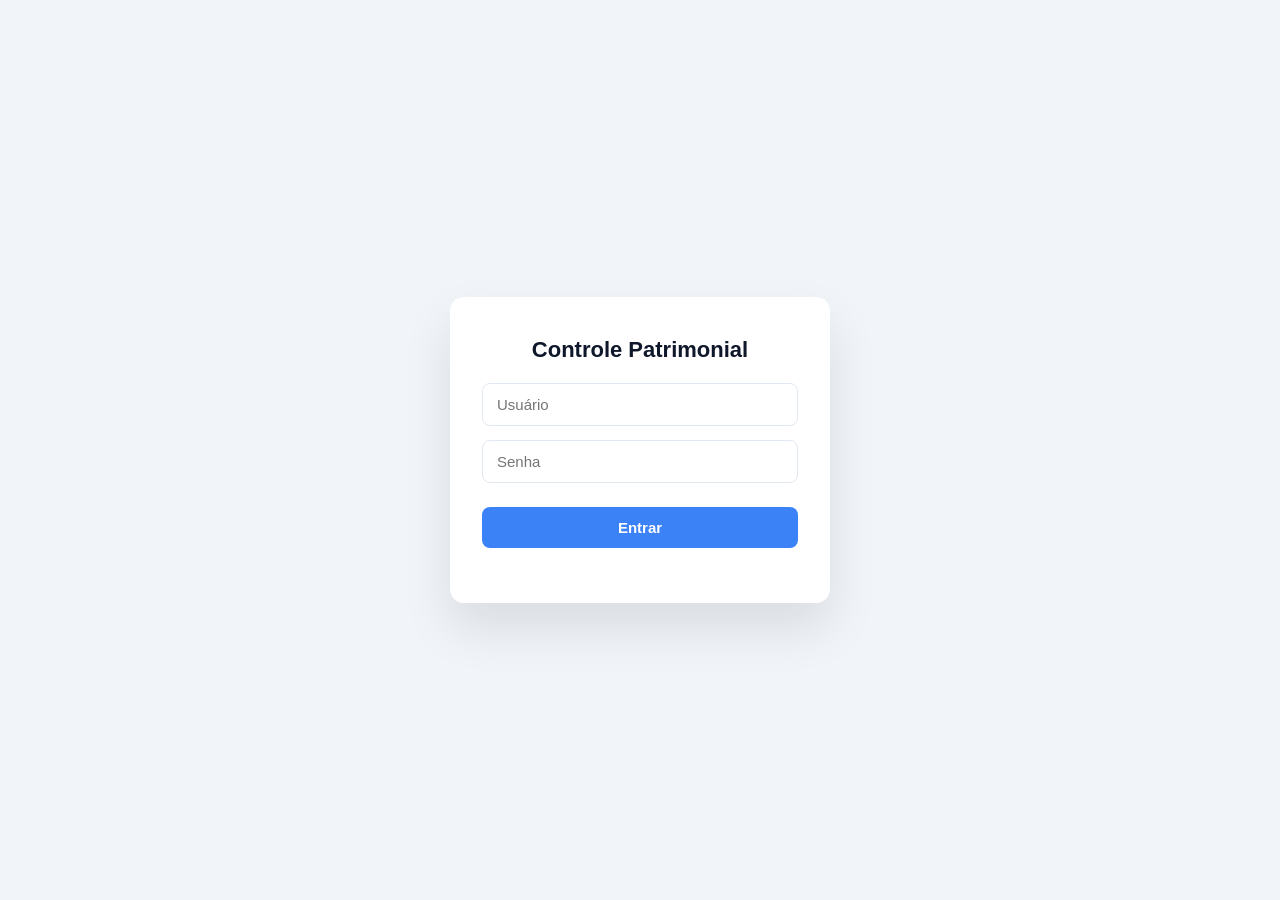
==== frontend/index.html @ 706de227 "Projeto controle-patrimonial" ====
<!DOCTYPE html>
<html lang="pt-br">

<head>
    <meta charset="UTF-8">
    <title>Login - Controle Patrimonial</title>
    <link rel="stylesheet" href="css/style.css">
</head>

<body style="display: flex; align-items: center; justify-content: center;">

    <div class="login-container">
        <h2>Controle Patrimonial</h2>

        <input type="text" id="usuario" placeholder="Usuário" autocomplete="off">
        <input type="password" id="senha" placeholder="Senha" autocomplete="off">

        <button onclick="login()">Entrar</button>

        <p id="msg"></p>
    </div>

    <script src="js/auth.js"></script>
</body>

</html>
---- frontend/css/style.css ----
* {
    box-sizing: border-box;
    margin: 0;
    padding: 0;
}

:root {
    --primary: #3b82f6;
    --primary-dark: #2563eb;
    --background: #f1f5f9;
    --card: #ffffff;
    --text: #0f172a;
    --muted: #64748b;
    --border: #e2e8f0;
    --danger: #ef4444;
    --success: #22c55e;
    --warning: #f59e0b;
    --border-light: #e2e8f059;
}

body {
    font-family: 'Inter', 'Segoe UI', Arial, sans-serif;
    background: var(--background);
    color: var(--text);
    min-height: 100vh;
    overflow: hidden;
}

nav {
    background: var(--card);
    padding: 14px 24px;
    display: flex;
    gap: 10px;
    align-items: center;
    border-bottom: 1px solid var(--border);
}

nav button {
    background: transparent;
    border: 1px solid var(--border);
    color: var(--text);
    padding: 8px 14px;
    border-radius: 10px;
    font-size: 14px;
    transition: all .2s;
}

nav button:hover {
    background: var(--primary);
    color: white;
    border-color: var(--primary);
}

nav button.active {
    background: var(--primary);
    color: white;
    border-color: var(--primary);
}

nav button:last-child {
    margin-left: auto;
    background: var(--danger);
    color: white;
    border: none;
}

nav button:last-child:hover {
    background: #dc2626;
}

main {
    background: var(--card);
    margin: 24px;
    padding: 30px;
    border-radius: 16px;
    box-shadow: 0 20px 40px rgba(0, 0, 0, .06);
}

h2 {
    font-size: 22px;
    margin-bottom: 20px;
}

input,
select {
    width: 100%;
    max-width: 420px;
    padding: 12px 14px;
    margin-bottom: 14px;
    border-radius: 10px;
    border: 1px solid var(--border);
    font-size: 14px;
}

input:focus,
select:focus {
    outline: none;
    border-color: var(--primary);
    box-shadow: 0 0 0 3px rgba(59, 130, 246, .15);
}

button {
    cursor: pointer;
    border: none;
    border-radius: 10px;
    padding: 10px 16px;
    font-size: 14px;
    background: var(--primary);
    color: white;
    transition: all .2s;
}

button:hover {
    background: var(--primary-dark);
    transform: translateY(-1px);
}

.login-container {
    width: 100%;
    max-width: 380px;
    background: var(--card);
    padding: 40px 32px;
    border-radius: 14px;
    box-shadow: 0 25px 50px rgba(0, 0, 0, 0.1);
    text-align: center;
}

.login-container input {
    width: 100%;
    padding: 12px 14px;
    margin-bottom: 14px;
    border-radius: 8px;
    border: 1px solid var(--border);
    font-size: 15px;
    transition: border 0.2s, box-shadow 0.2s;
}

.login-container input:focus {
    outline: none;
    border-color: var(--primary);
    box-shadow: 0 0 0 3px rgba(59, 130, 246, 0.15);
}

.login-container button {
    width: 100%;
    padding: 12px;
    margin-top: 10px;
    background: var(--primary);
    color: #fff;
    border: none;
    border-radius: 8px;
    font-size: 15px;
    font-weight: 600;
    cursor: pointer;
    transition: background 0.2s, transform 0.1s;
}

.login-container button:hover {
    background: var(--primary-dark);
}

.login-container button:active {
    transform: scale(0.98);
}

#msg {
    margin-top: 15px;
    font-size: 14px;
    color: var(--danger);
}

table {
    width: 100%;
    border-collapse: separate;
    border-spacing: 0 10px;
    font-size: 14px;
    margin-top: 20px;
}

th {
    color: var(--muted);
    font-weight: 600;
    padding-bottom: 10px;
    text-align: left;
    border-bottom: 1px solid var(--border);
}

td {
    background: var(--card);
    padding-left: 14px;
    padding-bottom: 10px;
    border-bottom: 1px solid var(--border-light);
    text-align: left;
}

th:nth-child(1),
th:nth-child(2),
th:nth-child(3),
th:nth-child(4),
th:nth-child(5),
th:nth-child(6),
th:nth-child(7),
th:nth-child(8),
th:nth-child(9),
td:nth-child(2),
td:nth-child(3),
td:nth-child(4),
td:nth-child(5),
td:nth-child(8) {
    padding-left: 14px;
}

td:first-child {
    border-radius: 10px 0 0 10px;
    font-weight: 500;
}

.col-acoes {
    width: 1%;
    white-space: nowrap;
    padding-right: 30px;
}

.div-header-container {
    display: flex;
    justify-content: space-between;
}

td button {
    padding: 6px 10px;
    font-size: 13px;
    border-radius: 8px;
    background: transparent;
    transition: all .2s ease;
    min-width: 90px;
}

td button:nth-child(1) {
    border: 1px solid var(--primary);
    color: var(--primary);
}

td button:nth-child(1):hover {
    background: var(--primary);
    color: white;
}

td button:nth-child(2) {
    border: 1px solid var(--danger);
    color: var(--danger);
}

td button:nth-child(2):hover {
    background: var(--danger);
    color: white;
}

td button:nth-child(3) {
    border: 1px solid var(--warning);
    color: var(--warning);
}

td button:nth-child(3):hover {
    background: var(--warning);
    color: white;
}

td button:nth-child(4) {
    border: 1px solid var(--muted);
    color: var(--muted);
}

td button:nth-child(4):hover {
    background: var(--muted);
    color: white;
}

td button:hover {
    transform: translateY(-1px);
    box-shadow: 0 6px 12px rgba(0, 0, 0, .08);
}

td button:disabled {
    border: 1px solid var(--border);
    background: #f8fafc;
    color: var(--muted);
    cursor: not-allowed;
    opacity: 0.7;
    box-shadow: none;
    transform: none;
}

td button:disabled:hover {
    background: #f8fafc;
    color: var(--muted);
}

.status {
    padding: 4px 10px;
    border-radius: 999px;
    font-size: 12px;
    font-weight: 600;
    display: inline-block;
    min-width: 110px;
    text-align: center;
}

.status.ATIVO {
    background: rgba(34, 197, 94, .15);
    color: var(--success);
}

.status.EM_MANUTENCAO {
    background: rgba(245, 158, 11, .15);
    color: var(--warning);
}

.status.BAIXADO {
    background: rgba(239, 68, 68, .15);
    color: var(--danger);
}

@media (max-width: 768px) {
    main {
        margin: 12px;
        padding: 20px;
    }

    table {
        font-size: 12px;
    }
}

.cards {
    display: grid;
    grid-template-columns: repeat(auto-fit, minmax(180px, 1fr));
    gap: 16px;
    margin-bottom: 30px;
}

.card {
    background: #f8fafc;
    padding: 18px;
    border-radius: 14px;
    border: 1px solid var(--border);
}

.card span {
    font-size: 13px;
    color: var(--muted);
}

.card strong {
    display: block;
    font-size: 24px;
    margin-top: 6px;
}

.card.ativo {
    border-left: 5px solid var(--success);
}

.card.manutencao {
    border-left: 5px solid var(--warning);
}

.card.baixado {
    border-left: 5px solid var(--danger);
}

.card.valor {
    border-left: 5px solid var(--primary);
}
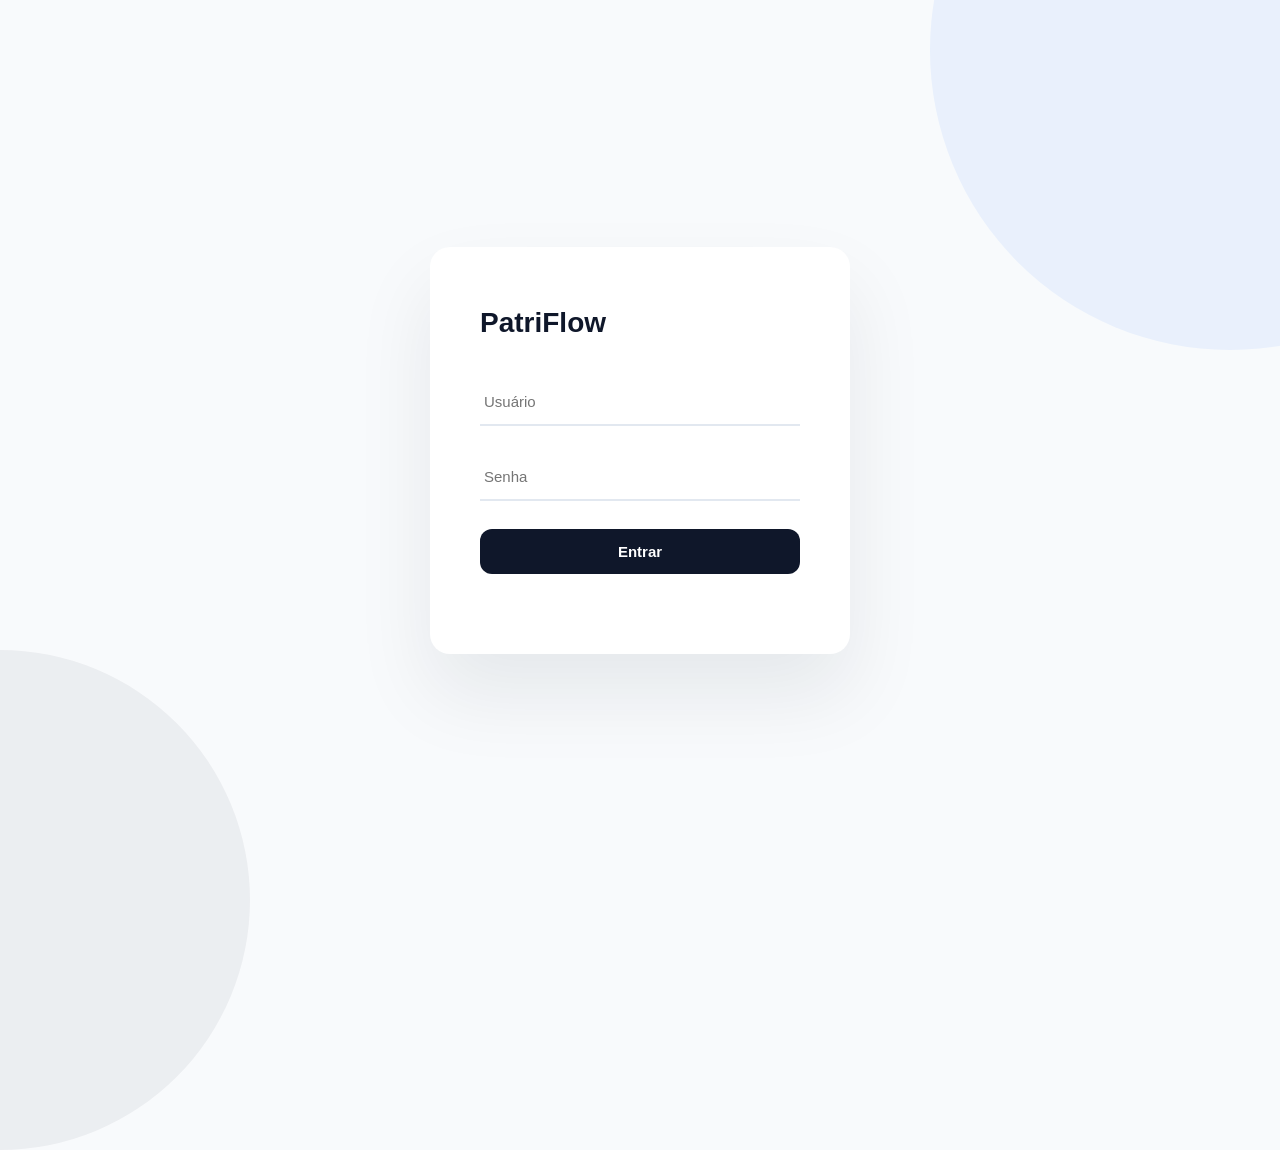
==== commit d7a76ffb: "Alteracoes" ====
--- a/frontend/index.html
+++ b/frontend/index.html
@@ -3,14 +3,14 @@
 
 <head>
     <meta charset="UTF-8">
-    <title>Login - Controle Patrimonial</title>
+    <title>PatriFlow</title>
     <link rel="stylesheet" href="css/style.css">
 </head>
 
-<body style="display: flex; align-items: center; justify-content: center;">
+<body class="login">
 
     <div class="login-container">
-        <h2>Controle Patrimonial</h2>
+        <h2>PatriFlow</h2>
 
         <input type="text" id="usuario" placeholder="Usuário" autocomplete="off">
         <input type="password" id="senha" placeholder="Senha" autocomplete="off">
--- a/frontend/css/style.css
+++ b/frontend/css/style.css
@@ -115,58 +115,117 @@
     transform: translateY(-1px);
 }
 
-.login-container {
+body.login {
+    background: #f8fafc;
+    display: flex;
+    align-items: center;
+    justify-content: center;
+    min-height: 100vh;
+    position: relative;
+    overflow: hidden;
+}
+
+body.login::before {
+    content: "";
+    position: absolute;
+    width: 600px;
+    height: 600px;
+    background: #3b82f6;
+    border-radius: 50%;
+    top: -250px;
+    right: -250px;
+    opacity: 0.08;
+}
+
+body.login::after {
+    content: "";
+    position: absolute;
+    width: 500px;
+    height: 500px;
+    background: #0f172a;
+    border-radius: 50%;
+    bottom: -250px;
+    left: -250px;
+    opacity: 0.05;
+}
+
+body.login .login-container {
+    background: #ffffff;
+    border-radius: 20px;
+    padding: 60px 50px;
     width: 100%;
-    max-width: 380px;
-    background: var(--card);
-    padding: 40px 32px;
-    border-radius: 14px;
-    box-shadow: 0 25px 50px rgba(0, 0, 0, 0.1);
-    text-align: center;
-}
-
-.login-container input {
+    max-width: 420px;
+    box-shadow: 0 40px 80px rgba(15, 23, 42, 0.08);
+    text-align: left;
+    position: relative;
+    z-index: 2;
+    animation: slideUp 0.6s ease;
+}
+
+@keyframes slideUp {
+    from {
+        opacity: 0;
+        transform: translateY(40px);
+    }
+
+    to {
+        opacity: 1;
+        transform: translateY(0);
+    }
+}
+
+body.login .login-container h2 {
+    font-size: 28px;
+    font-weight: 800;
+    margin-bottom: 40px;
+    color: #0f172a;
+}
+
+body.login .login-container input {
+    border: none;
+    border-bottom: 2px solid #e2e8f0;
+    border-radius: 0;
+    padding: 14px 4px;
+    margin-bottom: 28px;
+    font-size: 15px;
+    background: transparent;
+    transition: all 0.3s ease;
+}
+
+body.login .login-container input:focus {
+    outline: none !important;
+    box-shadow: none !important;
+    border-left: none;
+    border-right: none;
+    border-top: none;
+    border-bottom: 2px solid #3b82f6;
+}
+
+body.login .login-container button {
     width: 100%;
-    padding: 12px 14px;
-    margin-bottom: 14px;
-    border-radius: 8px;
-    border: 1px solid var(--border);
+    padding: 14px;
+    border-radius: 12px;
+    font-weight: 700;
     font-size: 15px;
-    transition: border 0.2s, box-shadow 0.2s;
-}
-
-.login-container input:focus {
-    outline: none;
-    border-color: var(--primary);
-    box-shadow: 0 0 0 3px rgba(59, 130, 246, 0.15);
-}
-
-.login-container button {
-    width: 100%;
-    padding: 12px;
-    margin-top: 10px;
-    background: var(--primary);
-    color: #fff;
-    border: none;
-    border-radius: 8px;
-    font-size: 15px;
-    font-weight: 600;
-    cursor: pointer;
-    transition: background 0.2s, transform 0.1s;
-}
-
-.login-container button:hover {
-    background: var(--primary-dark);
-}
-
-.login-container button:active {
-    transform: scale(0.98);
-}
-
-#msg {
-    margin-top: 15px;
+    background: #0f172a;
+    color: #ffffff;
+    transition: all 0.25s ease;
+}
+
+body.login .login-container button:hover {
+    background: #3b82f6;
+    transform: translateY(-2px);
+    box-shadow: 0 10px 20px rgba(59, 130, 246, 0.25);
+}
+
+body.login .login-container button:active {
+    transform: scale(0.97);
+}
+
+body.login #msg {
+    margin-top: 20px;
     font-size: 14px;
-    color: var(--danger);
+    color: #ef4444;
 }
 
 table {
@@ -370,4 +429,68 @@
 
 .card.valor {
     border-left: 5px solid var(--primary);
+}
+
+.paginacao {
+    margin-top: 20px;
+    display: flex;
+    gap: 8px;
+    justify-content: end;
+}
+
+.paginacao button {
+    background: white;
+    border: 1px solid var(--border);
+    color: var(--text);
+    padding: 6px 12px;
+}
+
+.paginacao button:hover {
+    background: var(--primary);
+    color: white;
+}
+
+.paginacao button.active-page {
+    background: var(--primary);
+    color: white;
+    border-color: var(--primary);
+}
+
+.form-card {
+    background: #f8fafc;
+    padding: 28px;
+    border-radius: 16px;
+    border: 1px solid var(--border);
+    max-width: 900px;
+}
+
+.form-grid {
+    display: grid;
+    grid-template-columns: 1fr 1fr;
+    gap: 20px 30px;
+}
+
+.form-group {
+    display: flex;
+    flex-direction: column;
+}
+
+.form-group label {
+    font-size: 13px;
+    color: var(--muted);
+    margin-bottom: 6px;
+    font-weight: 500;
+}
+
+.form-group input,
+.form-group select {
+    width: 100%;
+    max-width: 100%;
+}
+
+.form-actions {
+    margin-top: 30px;
+    display: flex;
+    justify-content: flex-end;
+    gap: 10px;
 }
